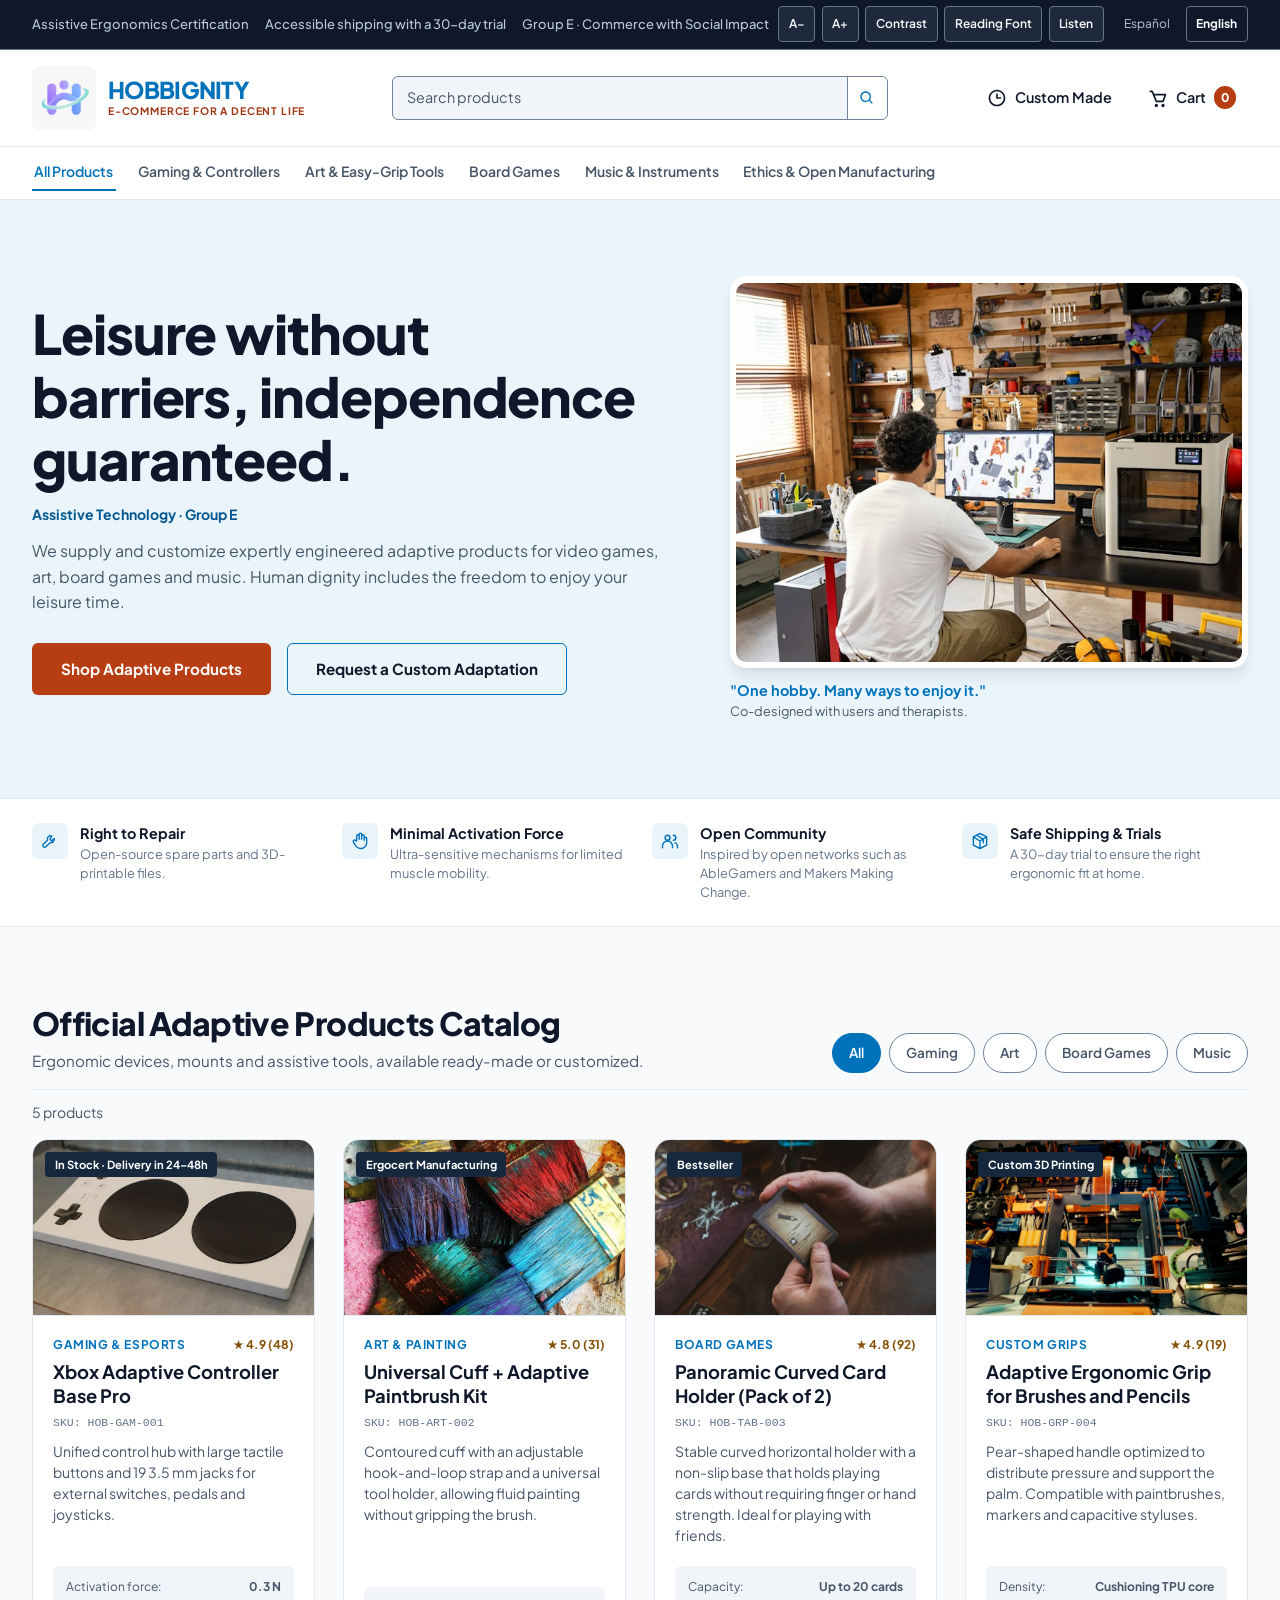
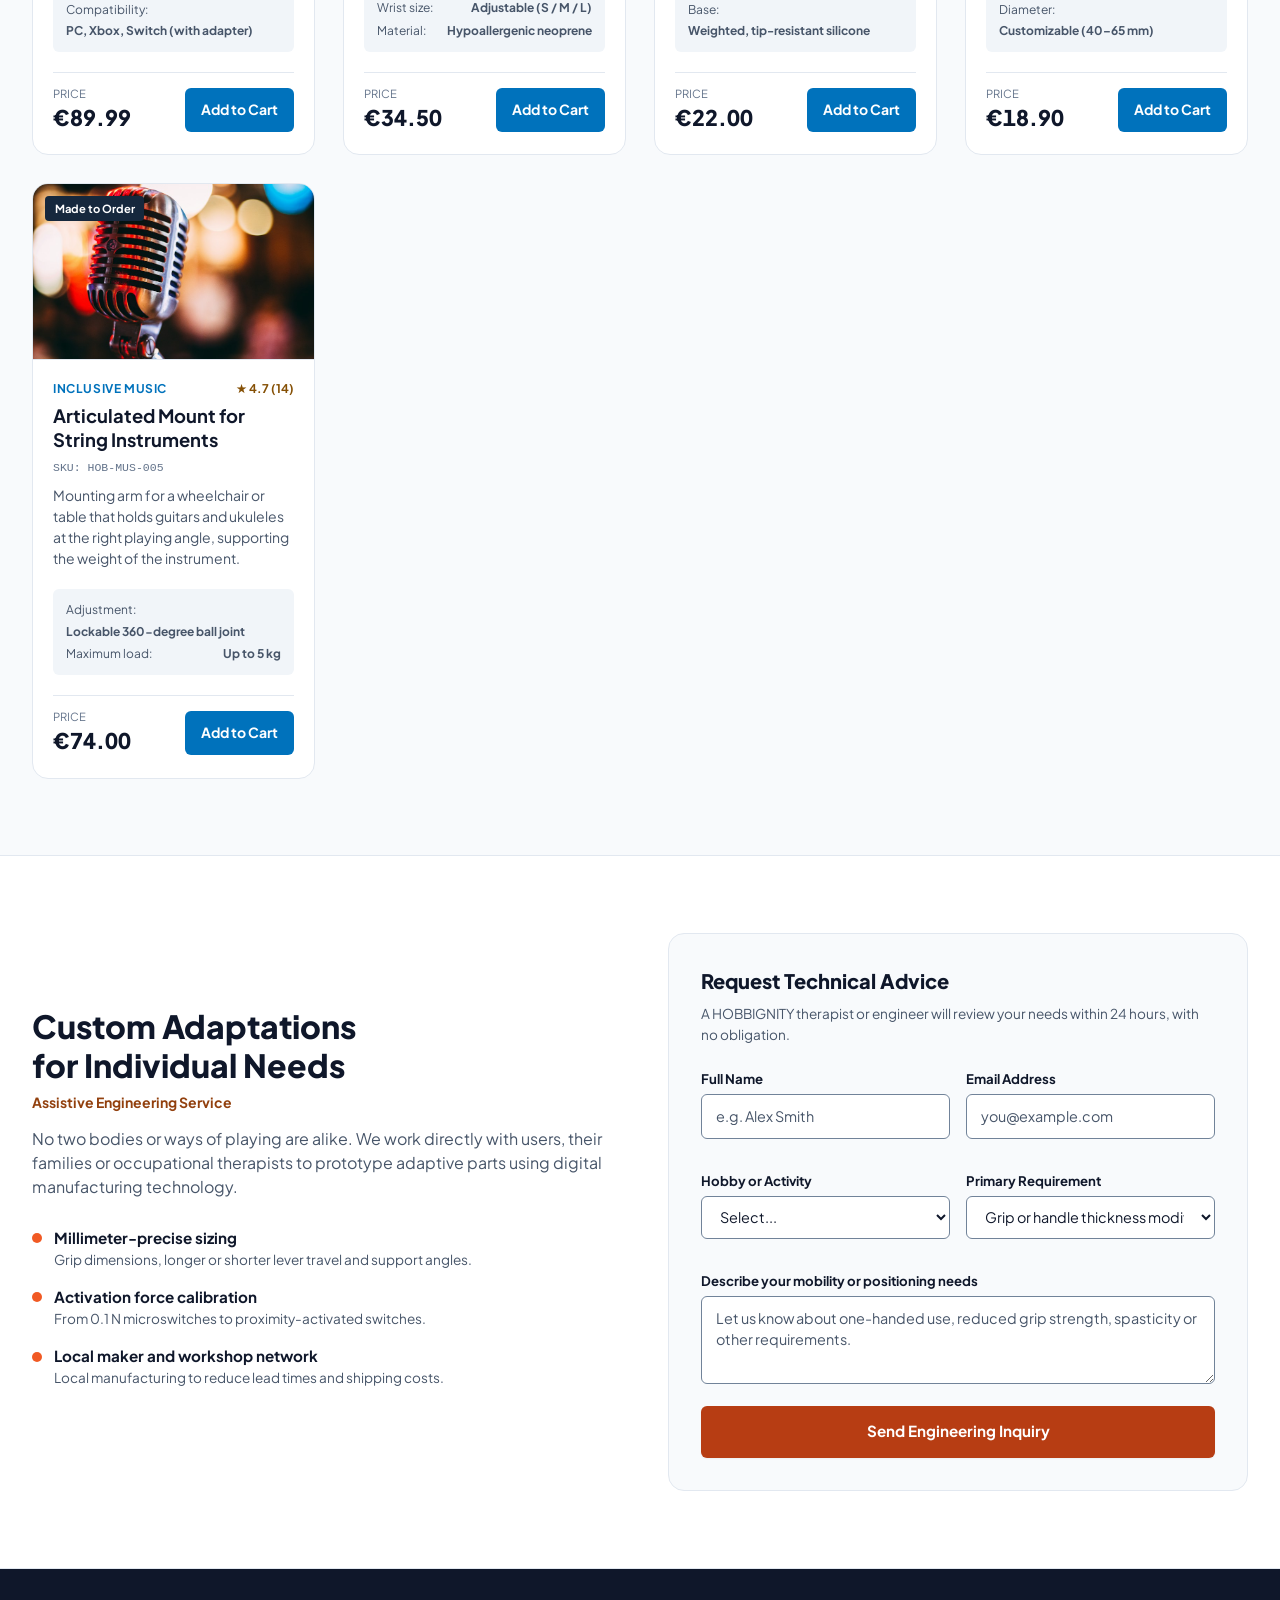
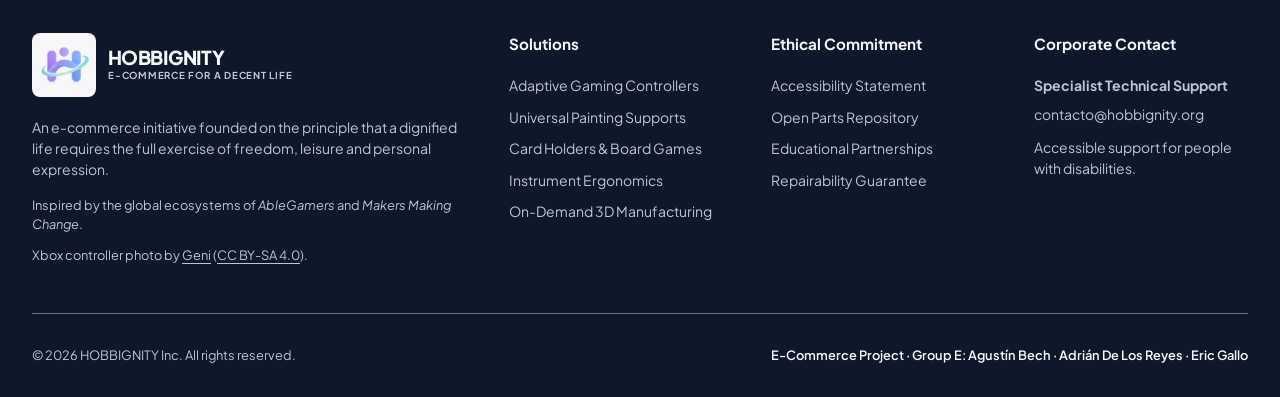
==== en/index.html @ 3651f858 "language" ====
<!DOCTYPE html>
<html lang="en">
<head>
  <meta charset="UTF-8" />
  <meta name="viewport" content="width=device-width, initial-scale=1.0" />
  
  <title>HOBBIGNITY | Adaptive Leisure and Independence Store</title>
  <meta name="description" content="Adaptive products for gaming, art, board games and music. Discover Hobbignity and custom solutions that help you enjoy your hobbies independently." />
  <link rel="canonical" href="https://adrian120401.github.io/Hobbignity/en/" />
  <link rel="alternate" hreflang="es" href="https://adrian120401.github.io/Hobbignity/es/" />
  <link rel="alternate" hreflang="en" href="https://adrian120401.github.io/Hobbignity/en/" />
  <link rel="alternate" hreflang="x-default" href="https://adrian120401.github.io/Hobbignity/es/" />
  <link rel="icon" href="../assets/favicon.ico" sizes="16x16 32x32 48x48" />
  <link rel="icon" type="image/png" sizes="96x96" href="../assets/favicon-96.png" />
  <link rel="apple-touch-icon" sizes="180x180" href="../assets/apple-touch-icon.png" />

  <meta property="og:type" content="website" />
  <meta property="og:locale" content="en_US" />
  <meta property="og:locale:alternate" content="es_UY" />
  <meta property="og:site_name" content="Hobbignity" />
  <meta property="og:title" content="Hobbignity | Adaptive leisure and independence" />
  <meta property="og:description" content="Adaptive products for gaming, art, board games and music. Custom solutions that help you enjoy your hobbies independently." />
  <meta property="og:url" content="https://adrian120401.github.io/Hobbignity/en/" />
  <meta property="og:image" content="https://adrian120401.github.io/Hobbignity/assets/logo.png" />
  <meta property="og:image:type" content="image/png" />
  <meta property="og:image:width" content="512" />
  <meta property="og:image:height" content="512" />
  <meta property="og:image:alt" content="Hobbignity logo" />
  <meta name="twitter:card" content="summary" />
  <meta name="twitter:title" content="Hobbignity | Adaptive leisure and independence" />
  <meta name="twitter:description" content="Adaptive products for gaming, art, board games and music. Custom solutions that help you enjoy your hobbies independently." />
  <meta name="twitter:image" content="https://adrian120401.github.io/Hobbignity/assets/logo.png" />
  <meta name="twitter:image:alt" content="Hobbignity logo" />

  <script type="application/ld+json">
    {
      "@context": "https://schema.org",
      "@type": "OnlineStore",
      "@id": "https://adrian120401.github.io/Hobbignity/#organization",
      "name": "Hobbignity",
      "url": "https://adrian120401.github.io/Hobbignity/en/",
      "logo": {
        "@type": "ImageObject",
        "url": "https://adrian120401.github.io/Hobbignity/assets/logo.png",
        "width": 512,
        "height": 512
      }
    }
  </script>

  <!-- Tipografía Corporativa Formal -->
  <link rel="preconnect" href="https://fonts.googleapis.com">
  <link rel="preconnect" href="https://fonts.gstatic.com" crossorigin>
  <link href="https://fonts.googleapis.com/css2?family=Plus+Jakarta+Sans:wght@400;500;600;700;800&display=swap" rel="stylesheet">

  <link rel="stylesheet" href="../styles.css">
  <script src="../app.js" defer></script>
</head>
<body>

  <!-- Salto rápido para accesibilidad por teclado -->
  <a href="#main-catalog" class="skip-link">Skip to the product catalog</a>

  <!-- ==========================================================================
       TOPBAR UTILITY & A11Y TOOLBAR
       ========================================================================== */ -->
  <div class="top-utility-bar">
    <div class="container">
      <div class="utility-trust">
        <span>Assistive Ergonomics Certification</span>
        <span>Accessible shipping with a 30-day trial</span>
        <span>Group E · Commerce with Social Impact</span>
      </div>

      <div class="a11y-controls" role="region" aria-label="Accessibility settings">
        <button type="button" class="a11y-btn" id="a11y-decrease" aria-label="Decrease text size">A−</button>
        <button type="button" class="a11y-btn" id="a11y-increase" aria-label="Increase text size">A+</button>
        <button type="button" class="a11y-btn" id="a11y-contrast" aria-pressed="false" aria-label="High contrast mode">Contrast</button>
        <button type="button" class="a11y-btn" id="a11y-dyslexia" aria-pressed="false" aria-label="Dyslexia-friendly reading mode">Reading Font</button>
        <button type="button" class="a11y-btn" id="a11y-speech" aria-pressed="false">Listen</button>
      </div>
      <nav class="language-switcher" aria-label="Language">
        <a href="../es/" lang="es" hreflang="es" data-language="es" >Español</a>
        <a href="../en/" lang="en" hreflang="en" data-language="en" aria-current="page">English</a>
      </nav>
    </div>
  </div>

  <!-- ==========================================================================
       CABECERA CORPORATIVA DE E-COMMERCE
       ========================================================================== -->
  <header class="site-header">
    <div class="header-main">
      <div class="container">
        <!-- Logo Corporativo -->
        <a href="#" class="brand-logo" aria-label="Hobbignity Store - Home">
          <img class="brand-logo-mark" src="../assets/logo.svg" alt="" width="64" height="64" decoding="async" />
          <div class="brand-logo-text">
            <span class="name">HOBBIGNITY</span>
            <span class="tag">E-Commerce for a decent life</span>
          </div>
        </a>

        <!-- Barra de Búsqueda Comercial -->
        <form class="header-search" id="catalogSearch" role="search" action="#main-catalog">
          <input type="search" id="searchInput" placeholder="Search products" aria-label="Search the store">
          <button type="submit" class="search-submit" aria-label="View results">
            <svg viewBox="0 0 24 24" aria-hidden="true"><path d="M10 18a7.952 7.952 0 0 0 4.897-1.688l4.396 4.396 1.414-1.414-4.396-4.396A7.952 7.952 0 0 0 18 10c0-4.411-3.589-8-8-8s-8 3.589-8 8 3.589 8 8 8zm0-14c3.309 0 6 2.691 6 6s-2.691 6-6 6-6-2.691-6-6 2.691-6 6-6z"/></svg>
          </button>
        </form>

        <!-- Acciones: Mi Cuenta y Carrito Ficticio -->
        <div class="header-actions">
          <a href="#personalizacion" class="action-btn" aria-label="Request a custom adaptation">
            <svg viewBox="0 0 24 24"><path d="M12 2C6.486 2 2 6.486 2 12s4.486 10 10 10 10-4.486 10-10S17.514 2 12 2zm0 18c-4.411 0-8-3.589-8-8s3.589-8 8-8 8 3.589 8 8-3.589 8-8 8zm1-13h-2v6h6v-2h-4z"/></svg>
            <span>Custom Made</span>
          </a>

          <!-- Botón de Apertura de Carrito -->
          <button type="button" class="action-btn" id="openCartBtn" aria-label="View shopping cart" aria-haspopup="dialog">
            <svg viewBox="0 0 24 24"><path d="M21.822 7.431A1 1 0 0 0 21 7H7.333L6.179 4.23A1.994 1.994 0 0 0 4.333 3H2v2h2.333l4.744 11.385A1 1 0 0 0 10 17h8c.417 0 .79-.259.937-.648l3-8a1 1 0 0 0-.115-.921zM17.307 15h-6.64l-2.5-6h11.39l-2.25 6zM10 19a2 2 0 1 0 0 4 2 2 0 0 0 0-4zm8 0a2 2 0 1 0 0 4 2 2 0 0 0 0-4z"/></svg>
            <span>Cart</span>
            <span class="cart-counter" id="cartCountBadge" aria-live="polite">0</span>
          </button>
        </div>
      </div>
    </div>

    <!-- Navegación por Categorías -->
    <nav class="header-nav" aria-label="Product categories">
      <div class="container">
        <ul>
          <li><a href="#main-catalog" class="active" data-filter="all" aria-current="true">All Products</a></li>
          <li><a href="#main-catalog" data-filter="gaming">Gaming &amp; Controllers</a></li>
          <li><a href="#main-catalog" data-filter="arte">Art &amp; Easy-Grip Tools</a></li>
          <li><a href="#main-catalog" data-filter="mesa">Board Games</a></li>
          <li><a href="#main-catalog" data-filter="musica">Music &amp; Instruments</a></li>
          <li><a href="#filosofia">Ethics &amp; Open Manufacturing</a></li>
        </ul>
      </div>
    </nav>
  </header>

  <main id="main-content">

    <!-- ==========================================================================
         HERO BANNER CORPORATIVO
         ========================================================================== -->
    <section class="hero-banner" aria-labelledby="hero-title">
      <div class="container hero-grid">
        <div class="hero-info">
          <h1 id="hero-title" class="hero-title">Leisure without barriers, independence guaranteed.</h1>
          <p class="hero-credit">Assistive Technology · Group E</p>
          <p class="hero-desc">
            We supply and customize expertly engineered adaptive products for video games, art, board games and music. Human dignity includes the freedom to enjoy your leisure time.
          </p>
          <div class="hero-actions">
            <a href="#main-catalog" class="btn btn-primary">Shop Adaptive Products</a>
            <a href="#personalizacion" class="btn btn-outline">Request a Custom Adaptation</a>
          </div>
        </div>

        <!-- Fotografía Real: Fabricación y Adaptación Ergonométrica -->
        <div class="hero-media">
          <div class="hero-image-card">
            <img src="../assets/images/taller-asistivo.jpg"
                 alt="Engineer in a maker workshop using CAD software and a 3D printer to create assistive devices and ergonomic grips" />
          </div>
          <div class="hero-caption">
            <strong>&quot;One hobby. Many ways to enjoy it.&quot;</strong>
            <span>Co-designed with users and therapists.</span>
          </div>
        </div>
      </div>
    </section>

    <!-- Franja de Valores de Confianza Comercial -->
    <section class="trust-strip" aria-label="Shopping benefits">
      <div class="container trust-grid">
        <div class="trust-item">
          <div class="trust-icon" aria-hidden="true"><svg viewBox="0 0 24 24"><path d="M14 6a4 4 0 0 0-5 5l-5 5a2 2 0 1 0 3 3l5-5a4 4 0 0 0 5-5l-3 3-2-2 2-4Z"/></svg></div>
          <div>
            <h4>Right to Repair</h4>
            <p>Open-source spare parts and 3D-printable files.</p>
          </div>
        </div>
        <div class="trust-item">
          <div class="trust-icon" aria-hidden="true"><svg viewBox="0 0 24 24"><path d="M8 12V6a1.5 1.5 0 0 1 3 0v4-6a1.5 1.5 0 0 1 3 0v6-4a1.5 1.5 0 0 1 3 0v5-2a1.5 1.5 0 0 1 3 0v5a7 7 0 0 1-7 7h-1a6 6 0 0 1-5-3l-3-5a1.5 1.5 0 0 1 2-2l2 1Z"/></svg></div>
          <div>
            <h4>Minimal Activation Force</h4>
            <p>Ultra-sensitive mechanisms for limited muscle mobility.</p>
          </div>
        </div>
        <div class="trust-item">
          <div class="trust-icon" aria-hidden="true"><svg viewBox="0 0 24 24"><circle cx="9" cy="8" r="3"/><path d="M3 20v-2a6 6 0 0 1 12 0v2m1-15a3 3 0 0 1 0 6m2 3a5 5 0 0 1 3 4v2"/></svg></div>
          <div>
            <h4>Open Community</h4>
            <p>Inspired by open networks such as AbleGamers and Makers Making Change.</p>
          </div>
        </div>
        <div class="trust-item">
          <div class="trust-icon" aria-hidden="true"><svg viewBox="0 0 24 24"><path d="m12 3 8 4v10l-8 4-8-4V7l8-4Zm0 9 8-5m-8 5L4 7m8 5v9m-4-16 8 5v4"/></svg></div>
          <div>
            <h4>Safe Shipping &amp; Trials</h4>
            <p>A 30-day trial to ensure the right ergonomic fit at home.</p>
          </div>
        </div>
      </div>
    </section>

    <!-- ==========================================================================
         CATÁLOGO COMERCIAL (Slide 4, 5 y 8)
         ========================================================================== -->
    <section class="catalog-section" id="main-catalog" tabindex="-1" aria-labelledby="catalog-title">
      <div class="container">
        <div class="section-header">
          <div>
            <h2 id="catalog-title">Official Adaptive Products Catalog</h2>
            <p>Ergonomic devices, mounts and assistive tools, available ready-made or customized.</p>
          </div>

          <!-- Filtros de Categoría -->
          <div class="catalog-filters" role="group" aria-label="Filter by hobby">
            <button type="button" class="filter-chip active" data-category="all" aria-pressed="true">All</button>
            <button type="button" class="filter-chip" data-category="gaming" aria-pressed="false">Gaming</button>
            <button type="button" class="filter-chip" data-category="arte" aria-pressed="false">Art</button>
            <button type="button" class="filter-chip" data-category="mesa" aria-pressed="false">Board Games</button>
            <button type="button" class="filter-chip" data-category="musica" aria-pressed="false">Music</button>
          </div>
        </div>

        <p class="catalog-status" id="catalogStatus" role="status">5 products</p>
        <div class="products-grid" id="productsGrid">

          <!-- PRODUCTO 1: GAMING (Xbox Adaptive Controller - Slide 4) -->
          <article class="product-card" data-category="gaming">
            <span class="product-badge-stock">In Stock · Delivery in 24–48h</span>
            <div class="product-media">
              <img src="../assets/images/xbox-adaptive-controller.jpg"
                   alt="Xbox Adaptive Controller with large activation buttons and multiple 3.5 mm ports for assistive devices" />
            </div>
            <div class="product-body">
              <div class="product-meta">
                <span class="product-category">Gaming & eSports</span>
                <span class="product-rating">★ 4.9 (48)</span>
              </div>
              <h3 class="product-title">Xbox Adaptive Controller Base Pro</h3>
              <span class="product-sku">SKU: HOB-GAM-001</span>
              <p class="product-desc">Unified control hub with large tactile buttons and 19 3.5 mm jacks for external switches, pedals and joysticks.</p>
              <ul class="product-specs-list">
                <li><span>Activation force:</span> <strong>0.3 N</strong></li>
                <li><span>Compatibility:</span> <strong>PC, Xbox, Switch (with adapter)</strong></li>
              </ul>
              <div class="product-price-row">
                <div class="price-wrap">
                  <span class="price-label">Price</span>
                  <span class="product-price">€89.99</span>
                </div>
                <button type="button" class="btn-add-cart" data-sku="HOB-GAM-001" data-price="89.99">
                  Add to Cart
                </button>
              </div>
            </div>
          </article>

          <!-- PRODUCTO 2: ARTE (Adaptive Hand Strap & Brush - Slide 4) -->
          <article class="product-card" data-category="arte">
            <span class="product-badge-stock">Ergocert Manufacturing</span>
            <div class="product-media">
              <img src="../assets/images/kit-pintura.jpg"
                   alt="Professional paintbrush set with padded ergonomic handles in an art studio" />
            </div>
            <div class="product-body">
              <div class="product-meta">
                <span class="product-category">Art &amp; Painting</span>
                <span class="product-rating">★ 5.0 (31)</span>
              </div>
              <h3 class="product-title">Universal Cuff + Adaptive Paintbrush Kit</h3>
              <span class="product-sku">SKU: HOB-ART-002</span>
              <p class="product-desc">Contoured cuff with an adjustable hook-and-loop strap and a universal tool holder, allowing fluid painting without gripping the brush.</p>
              <ul class="product-specs-list">
                <li><span>Wrist size:</span> <strong>Adjustable (S / M / L)</strong></li>
                <li><span>Material:</span> <strong>Hypoallergenic neoprene</strong></li>
              </ul>
              <div class="product-price-row">
                <div class="price-wrap">
                  <span class="price-label">Price</span>
                  <span class="product-price">€34.50</span>
                </div>
                <button type="button" class="btn-add-cart" data-sku="HOB-ART-002" data-price="34.50">
                  Add to Cart
                </button>
              </div>
            </div>
          </article>

          <!-- PRODUCTO 3: JUEGOS DE MESA (Sujetacartas Curvo - Slide 4 y 9) -->
          <article class="product-card" data-category="mesa">
            <span class="product-badge-stock">Bestseller</span>
            <div class="product-media">
              <img src="../assets/images/juegos-de-mesa.jpg"
                   alt="Table with playing cards and a board game during a community game session" />
            </div>
            <div class="product-body">
              <div class="product-meta">
                <span class="product-category">Board Games</span>
                <span class="product-rating">★ 4.8 (92)</span>
              </div>
              <h3 class="product-title">Panoramic Curved Card Holder (Pack of 2)</h3>
              <span class="product-sku">SKU: HOB-TAB-003</span>
              <p class="product-desc">Stable curved horizontal holder with a non-slip base that holds playing cards without requiring finger or hand strength. Ideal for playing with friends.</p>
              <ul class="product-specs-list">
                <li><span>Capacity:</span> <strong>Up to 20 cards</strong></li>
                <li><span>Base:</span> <strong>Weighted, tip-resistant silicone</strong></li>
              </ul>
              <div class="product-price-row">
                <div class="price-wrap">
                  <span class="price-label">Price</span>
                  <span class="product-price">€22.00</span>
                </div>
                <button type="button" class="btn-add-cart" data-sku="HOB-TAB-003" data-price="22.00">
                  Add to Cart
                </button>
              </div>
            </div>
          </article>

          <!-- PRODUCTO 4: PERSONALIZACIÓN (Personalised Grip Bulb - Slide 5) -->
          <article class="product-card" data-category="arte">
            <span class="product-badge-stock">Custom 3D Printing</span>
            <div class="product-media">
              <img src="../assets/images/agarre-ergonomico.jpg"
                   alt="High-precision 3D printer producing ergonomic prototypes and adaptive tool handles" />
            </div>
            <div class="product-body">
              <div class="product-meta">
                <span class="product-category">Custom Grips</span>
                <span class="product-rating">★ 4.9 (19)</span>
              </div>
              <h3 class="product-title">Adaptive Ergonomic Grip for Brushes and Pencils</h3>
              <span class="product-sku">SKU: HOB-GRP-004</span>
              <p class="product-desc">Pear-shaped handle optimized to distribute pressure and support the palm. Compatible with paintbrushes, markers and capacitive styluses.</p>
              <ul class="product-specs-list">
                <li><span>Density:</span> <strong>Cushioning TPU core</strong></li>
                <li><span>Diameter:</span> <strong>Customizable (40–65 mm)</strong></li>
              </ul>
              <div class="product-price-row">
                <div class="price-wrap">
                  <span class="price-label">Price</span>
                  <span class="product-price">€18.90</span>
                </div>
                <button type="button" class="btn-add-cart" data-sku="HOB-GRP-004" data-price="18.90">
                  Add to Cart
                </button>
              </div>
            </div>
          </article>

          <!-- PRODUCTO 5: MÚSICA (Instrument Stands - Slide 4 y 10) -->
          <article class="product-card" data-category="musica">
            <span class="product-badge-stock">Made to Order</span>
            <div class="product-media">
              <img src="../assets/images/instrumentos.jpg"
                   alt="Musical instruments and a guitar with articulated stands in a professional music studio" />
            </div>
            <div class="product-body">
              <div class="product-meta">
                <span class="product-category">Inclusive Music</span>
                <span class="product-rating">★ 4.7 (14)</span>
              </div>
              <h3 class="product-title">Articulated Mount for String Instruments</h3>
              <span class="product-sku">SKU: HOB-MUS-005</span>
              <p class="product-desc">Mounting arm for a wheelchair or table that holds guitars and ukuleles at the right playing angle, supporting the weight of the instrument.</p>
              <ul class="product-specs-list">
                <li><span>Adjustment:</span> <strong>Lockable 360-degree ball joint</strong></li>
                <li><span>Maximum load:</span> <strong>Up to 5 kg</strong></li>
              </ul>
              <div class="product-price-row">
                <div class="price-wrap">
                  <span class="price-label">Price</span>
                  <span class="product-price">€74.00</span>
                </div>
                <button type="button" class="btn-add-cart" data-sku="HOB-MUS-005" data-price="74.00">
                  Add to Cart
                </button>
              </div>
            </div>
          </article>

        </div>
      </div>
    </section>

    <!-- ==========================================================================
         SECCIÓN DE PERSONALIZACIÓN CORPORATIVA (Slide 5, 6 y 10)
         ========================================================================== -->
    <section class="custom-service-section" id="personalizacion" aria-labelledby="custom-title">
      <div class="container custom-grid">
        <div class="custom-content">
          <h2 id="custom-title">Custom Adaptations for Individual Needs</h2>
          <p class="service-label">Assistive Engineering Service</p>
          <p class="service-desc">
            No two bodies or ways of playing are alike. We work directly with users, their families or occupational therapists to prototype adaptive parts using digital manufacturing technology.
          </p>

          <div class="custom-features">
            <div class="feature-item">
              <div class="feature-dot"></div>
              <div>
                <h4>Millimeter-precise sizing</h4>
                <p>Grip dimensions, longer or shorter lever travel and support angles.</p>
              </div>
            </div>
            <div class="feature-item">
              <div class="feature-dot"></div>
              <div>
                <h4>Activation force calibration</h4>
                <p>From 0.1 N microswitches to proximity-activated switches.</p>
              </div>
            </div>
            <div class="feature-item">
              <div class="feature-dot"></div>
              <div>
                <h4>Local maker and workshop network</h4>
                <p>Local manufacturing to reduce lead times and shipping costs.</p>
              </div>
            </div>
          </div>
        </div>

        <!-- Formulario Formal de Cotización -->
        <div class="custom-form-card">
          <h3>Request Technical Advice</h3>
          <p>A HOBBIGNITY therapist or engineer will review your needs within 24 hours, with no obligation.</p>

          <form id="quoteForm">
            <div class="form-row">
              <div class="form-field">
                <label for="q_name">Full Name</label>
                <input type="text" id="q_name" required placeholder="e.g. Alex Smith" />
              </div>
              <div class="form-field">
                <label for="q_email">Email Address</label>
                <input type="email" id="q_email" required placeholder="you@example.com" />
              </div>
            </div>

            <div class="form-row">
              <div class="form-field">
                <label for="q_hobby">Hobby or Activity</label>
                <select id="q_hobby" required>
                  <option value="">Select...</option>
                  <option value="gaming">Gaming / Competitive video games</option>
                  <option value="arte">Painting / Illustration / Sculpture</option>
                  <option value="mesa">Board games / Trading cards</option>
                  <option value="musica">Music / Percussion / Strings</option>
                  <option value="deporte">Adaptive sports / Ramps</option>
                </select>
              </div>
              <div class="form-field">
                <label for="q_type">Primary Requirement</label>
                <select id="q_type">
                  <option value="grip">Grip or handle thickness modification</option>
                  <option value="force">Reduced activation force</option>
                  <option value="mount">Mount or articulated arm</option>
                  <option value="other">Design from scratch</option>
                </select>
              </div>
            </div>

            <div class="form-field">
              <label for="q_notes">Describe your mobility or positioning needs</label>
              <textarea id="q_notes" rows="3" placeholder="Let us know about one-handed use, reduced grip strength, spasticity or other requirements."></textarea>
            </div>

            <button type="submit" class="btn btn-primary btn-block">Send Engineering Inquiry</button>
          </form>
        </div>
      </div>
    </section>

  </main>

  <!-- ==========================================================================
       DRAWER LATERAL DEL CARRITO FICTICIO
       ========================================================================== -->
  <div class="cart-drawer-overlay" id="cartOverlay"></div>

  <aside class="cart-drawer" id="cartDrawer" inert role="dialog" aria-modal="true" aria-labelledby="cartDrawerTitle">
    <div class="cart-header">
      <h3 id="cartDrawerTitle">
        <span>Your Shopping Cart</span>
        <span class="cart-count" id="cartItemCountText">(0 products)</span>
      </h3>
      <button type="button" class="cart-close-btn" aria-label="Close cart">&times;</button>
    </div>

    <!-- Lista reactiva de productos en el carrito -->
    <div class="cart-body" id="cartItemsList">
      <div class="cart-empty">
        <p><strong>Your cart is currently empty</strong></p>
        <p class="cart-empty-hint">Explore our catalog to add adaptive devices.</p>
      </div>
    </div>
    <template id="cartItemTemplate">
      <div class="cart-item">
        <img class="cart-item-img" alt="">
        <div class="cart-item-info">
          <h4 class="cart-item-title"></h4>
          <div class="cart-item-price"></div>
          <div class="cart-item-qty">
            <button type="button" class="cart-qty-btn" data-cart-action="decrease" aria-label="Decrease quantity by one">−</button>
            <span class="cart-qty-val"></span>
            <button type="button" class="cart-qty-btn" data-cart-action="increase" aria-label="Increase quantity by one">+</button>
          </div>
          <button type="button" class="cart-item-del" data-cart-action="remove">Remove</button>
        </div>
        <div class="cart-item-total"></div>
      </div>
    </template>

    <!-- Resumen y Checkout Ficticio -->
    <div class="cart-footer" id="cartFooter" hidden>
      <div class="cart-summary-line">
        <span>Subtotal:</span>
        <span id="cartSubtotal">€0.00</span>
      </div>
      <div class="cart-summary-line">
        <span>Accessible shipping:</span>
        <span class="shipping-free">FREE</span>
      </div>
      <div class="cart-total-line">
        <span>Total:</span>
        <span id="cartTotal">€0.00</span>
      </div>

      <button type="button" class="btn-checkout">
        <span>Secure Checkout</span>
        <span>→</span>
      </button>
    </div>
  </aside>

  <!-- MODAL DE CHECKOUT FICTICIO -->
  <div class="modal-backdrop" id="checkoutModal" hidden role="dialog" aria-modal="true" aria-labelledby="modalTitle">
    <div class="checkout-modal">
      <h3 id="modalTitle">Demo Order Successful!</h3>
      <p class="checkout-desc">
        Thank you for supporting inclusion and independence through <strong>HOBBIGNITY</strong>. This is an accessible e-commerce demonstration.
      </p>

      <div class="checkout-summary">
        <p><strong>Order reference:</strong> <span id="checkoutOrderRef">#HBN-78942</span></p>
        <p><strong>Order total:</strong> <span id="checkoutTotalAmount">€0.00</span></p>
        <p><strong>Estimated delivery:</strong> 24 to 48 business hours</p>
      </div>

      <button type="button" class="btn btn-primary btn-block">Close and Empty Cart</button>
    </div>
  </div>

  <!-- AVISO TOAST ACCESIBLE -->
  <div class="toast-notice" id="toastNotice" role="status" aria-live="polite">
    <span id="toastMessage">Product added to cart</span>
  </div>

  <!-- ==========================================================================
       FOOTER CORPORATIVO (Slide 12)
       ========================================================================== -->
  <footer class="site-footer" id="filosofia">
    <div class="container">
      <div class="footer-grid">
        <div class="footer-col">
          <a href="#" class="brand-logo footer-brand" aria-label="Hobbignity - Back to home">
            <img class="brand-logo-mark" src="../assets/logo.svg" alt="" width="64" height="64" loading="lazy" decoding="async" />
            <span class="brand-logo-text">
              <span class="name">HOBBIGNITY</span>
              <span class="tag">E-Commerce for a decent life</span>
            </span>
          </a>
          <p class="footer-intro">
            An e-commerce initiative founded on the principle that a dignified life requires the full exercise of freedom, leisure and personal expression.
          </p>
          <p class="footer-inspiration">
            Inspired by the global ecosystems of <em>AbleGamers</em> and <em>Makers Making Change</em>.
          </p>
          <p class="footer-photo-credit">
            Xbox controller photo by <a href="https://commons.wikimedia.org/wiki/File:Xbox_Adaptive_Controller_V%26A.JPG">Geni</a>
            (<a href="https://creativecommons.org/licenses/by-sa/4.0/">CC BY-SA 4.0</a>).
          </p>
        </div>

        <div class="footer-col">
          <h4>Solutions</h4>
          <ul>
            <li><a href="#main-catalog">Adaptive Gaming Controllers</a></li>
            <li><a href="#main-catalog">Universal Painting Supports</a></li>
            <li><a href="#main-catalog">Card Holders &amp; Board Games</a></li>
            <li><a href="#main-catalog">Instrument Ergonomics</a></li>
            <li><a href="#personalizacion">On-Demand 3D Manufacturing</a></li>
          </ul>
        </div>

        <div class="footer-col">
          <h4>Ethical Commitment</h4>
          <ul>
            <li><a href="#">Accessibility Statement</a></li>
            <li><a href="#">Open Parts Repository</a></li>
            <li><a href="#">Educational Partnerships</a></li>
            <li><a href="#">Repairability Guarantee</a></li>
          </ul>
        </div>

        <div class="footer-col">
          <h4>Corporate Contact</h4>
          <p class="footer-contact-title"><strong>Specialist Technical Support</strong></p>
          <p>contacto@hobbignity.org</p>
          <p class="footer-contact-note">Accessible support for people with disabilities.</p>
        </div>
      </div>

      <div class="footer-bottom">
        <div>
          © 2026 HOBBIGNITY Inc. All rights reserved.
        </div>
        <div class="credits-tag">
          E-Commerce Project · Group E: Agustín Bech · Adrián De Los Reyes · Eric Gallo
        </div>
      </div>
    </div>
  </footer>

</body>
</html>
---- styles.css ----
/* ==========================================================================
   VARIABLES Y PALETA DE MARCA CORPORATIVA (Basada en Slide 7)
   ========================================================================== */
:root {
  --brand-blue: #0072BC;
  --brand-blue-dark: #00568E;
  --brand-orange: #F15A24;
  --brand-green: #2E7D32;

  --bg-body: #F8FAFC;
  --bg-surface: #FFFFFF;
  --bg-subtle: #F1F5F9;
  --border-color: #E2E8F0;
  --border-dark: #CBD5E1;
  --control-border: #718399;

  --text-main: #0F172A;
  --text-muted: #475569;
  --text-light: #64748B;

  --shadow-sm: 0 1px 2px rgba(0, 0, 0, 0.05);
  --shadow-lg: 0 10px 15px -3px rgba(0, 0, 0, 0.1), 0 4px 6px -4px rgba(0, 0, 0, 0.05);
  --shadow-xl: 0 20px 25px -5px rgba(0, 0, 0, 0.1);

  --font-family: 'Plus Jakarta Sans', system-ui, -apple-system, sans-serif;
  --font-scale: 100%;
  --on-accent: #fff;
  --action-orange: #B73D13;
  --action-orange-hover: #96300D;
  --accent-orange-text: #A13613;
  --blue-tint: #EAF5FB;
  --blue-tint-text: #00568E;
  --service-label-text: #92400E;
  --rating-text: #855005;
  --success-text: #2E7D32;
  --success-hover: #246428;
  --danger-text: #B91C1C;
  --inverse-bg: #0F172A;
  --inverse-surface: #1E293B;
  --inverse-hover: #334155;
  --inverse-border: #64748B;
  --inverse-text: #F8FAFC;
  --inverse-muted: #B9C7D9;
  --stock-bg: #16283D;
  --stock-text: #fff;
  --page-gutter: clamp(1rem, 3.5vw, 2rem);
  --section-space: clamp(2.5rem, 6vw, 5rem);
  --dialog-scrim: rgb(15 23 42 / 68%);
  --radius-sm: 6px;
  --radius-md: 10px;
  --radius-lg: 16px;
  --focus-ring: 3px solid #B73D13;
}

/* MODO ALTO CONTRASTE FORMAL */
:root.high-contrast {
  color-scheme: dark;
  --bg-body: #000000;
  --bg-surface: #0A0A0A;
  --bg-subtle: #171717;
  --border-color: #FFFFFF;
  --border-dark: #FFFFFF;
  --control-border: #FFFFFF;
  --text-main: #FFFFFF;
  --text-muted: #E2E8F0;
  --text-light: #CBD5E1;
  --brand-blue: #60A5FA;
  --brand-orange: #FB923C;
  --brand-blue-dark: #93C5FD;
  --brand-green: #A7F3AE;
  --on-accent: #080808;
  --action-orange: #FDBA74;
  --action-orange-hover: #FED7AA;
  --accent-orange-text: #FDBA74;
  --blue-tint: #171717;
  --blue-tint-text: #BFDBFE;
  --service-label-text: #FDE68A;
  --rating-text: #FDE68A;
  --success-text: #A7F3AE;
  --success-hover: #BBF7D0;
  --danger-text: #FDA4AF;
  --inverse-bg: #000;
  --inverse-surface: #171717;
  --inverse-hover: #303030;
  --inverse-border: #fff;
  --inverse-text: #fff;
  --inverse-muted: #E2E8F0;
  --stock-bg: #000;
  --stock-text: #fff;
  --dialog-scrim: rgb(0 0 0 / 85%);
  --focus-ring: 4px solid #FFFF00;
}

/* MODO DISLEXIA */
body.dyslexia-mode {
  --font-family: "Comic Sans MS", "Arial Rounded MT Bold", sans-serif;
  letter-spacing: 0.06em;
  line-height: 1.8 !important;
}

* {
  box-sizing: border-box;
  margin: 0;
  padding: 0;
}

html {
  font-size: var(--font-scale);
}

[hidden] {
  display: none !important;
}

:where(button, input, select, textarea) {
  font: inherit;
  color: inherit;
}

::placeholder {
  color: var(--text-muted);
  opacity: 1;
}

::selection {
  background: var(--brand-blue);
  color: var(--on-accent);
}

body {
  font-family: var(--font-family);
  background-color: var(--bg-body);
  color: var(--text-main);
  line-height: 1.5;
  -webkit-font-smoothing: antialiased;
}

/* Enlace de escape para lectores y teclado */
.skip-link {
  position: absolute;
  top: 0;
  transform: translateY(-110%);
  left: 1rem;
  background: var(--brand-blue);
  color: var(--on-accent);
  padding: 0.75rem 1.25rem;
  font-weight: 700;
  border-radius: var(--radius-sm);
  z-index: 99999;
  text-decoration: none;

}
.skip-link:focus {
  top: 1rem;
  transform: none;
}

:focus-visible {
  outline: var(--focus-ring);
  outline-offset: 3px;
}

.container {
  max-width: 1280px;
  margin: 0 auto;
  padding-inline: var(--page-gutter);
}

/* ==========================================================================
   1. TOPBAR DE ACCESIBILIDAD Y CONFIANZA
   ========================================================================== */
.top-utility-bar {
  background-color: var(--inverse-bg);
  color: var(--inverse-muted);
  font-size: 0.8125rem;
  border-bottom: 1px solid var(--inverse-border);
  padding: 0.4rem 0;
}
.top-utility-bar .container {
  display: flex;
  justify-content: space-between;
  align-items: center;
  flex-wrap: wrap;
  gap: 0.5rem;
}
.utility-trust {
  display: flex;
  flex-wrap: wrap;
  align-items: center;
  gap: 0.25rem 1rem;
  font-weight: 500;
}
.utility-trust span {
  display: inline-flex;
  align-items: center;
  gap: 0.35rem;
}
.a11y-controls {
  display: flex;
  flex-wrap: wrap;
  align-items: center;
  gap: 0.4rem;
}
.language-switcher {
  display: flex;
  align-items: center;
  gap: 0.35rem;
}
.language-switcher a {
  display: inline-flex;
  align-items: center;
  min-height: max(36px, 2.25rem);
  padding: 0.25rem 0.6rem;
  border: 1px solid transparent;
  border-radius: 4px;
  color: var(--inverse-muted);
  text-decoration: none;
  font-size: 0.75rem;
}
.language-switcher a:hover {
  color: var(--inverse-text);
  text-decoration: underline;
  text-underline-offset: 0.2em;
}
.language-switcher a[aria-current="page"] {
  border-color: var(--inverse-border);
  color: var(--inverse-text);
  font-weight: 700;
}
.a11y-btn {
  background: var(--inverse-surface);
  color: var(--inverse-text);
  border: 1px solid var(--inverse-border);
  min-height: max(36px, 2.25rem);
  padding: 0.25rem 0.6rem;
  font-size: 0.75rem;
  font-weight: 600;
  border-radius: 4px;
  cursor: pointer;
  display: inline-flex;
  align-items: center;
  gap: 0.25rem;
}
.a11y-btn:hover {
  background: var(--inverse-hover);
}

.a11y-btn[aria-pressed="true"] {
  background: var(--brand-blue);
  border-color: var(--brand-blue);
  color: var(--on-accent);
}

.a11y-btn:disabled {
  background: var(--inverse-bg);
  color: var(--inverse-muted);
  border-style: dashed;
  cursor: default;
}

.top-utility-bar :focus-visible {
  outline-color: var(--inverse-text);
}

/* ==========================================================================
   2. CABECERA COMERCIAL (HEADER)
   ========================================================================== */
header.site-header {
  background-color: var(--bg-surface);
  border-bottom: 1px solid var(--border-color);

}
.header-main {
  padding: 1rem 0;
}
.header-main .container {
  display: flex;
  align-items: center;
  justify-content: space-between;
  gap: 1rem 2rem;
  flex-wrap: wrap;
}
.brand-logo {
  display: flex;
  align-items: center;
  gap: 0.75rem;
  text-decoration: none;
  color: var(--brand-blue);
  max-width: 100%;
}
.brand-logo-mark {
  width: 4rem;
  height: 4rem;
  flex: none;
  border-radius: 8px;
  display: block;
  object-fit: contain;
}
.brand-logo-text {
  display: flex;
  flex-direction: column;
  min-width: 0;
}
.brand-logo-text .name {
  font-size: 1.45rem;
  font-weight: 800;
  letter-spacing: -0.03em;
  line-height: 1.1;
  color: var(--brand-blue);
}
.brand-logo-text .tag {
  font-size: 0.65rem;
  text-transform: uppercase;
  letter-spacing: 0.08em;
  font-weight: 700;
  color: var(--accent-orange-text);
}

/* Buscador Formal */
.header-search {
  flex: 1;
  max-width: 31rem;
  min-width: min(12rem, 100%);
  position: relative;
}
.header-search input {
  width: 100%;
  min-height: max(44px, 2.75rem);
  padding: 0.65rem 2.85rem 0.65rem 0.85rem;
  border: 1px solid var(--control-border);
  border-radius: var(--radius-sm);
  background-color: var(--bg-subtle);
  font-size: 0.9rem;
  color: var(--text-main);
}
.search-submit {
  position: absolute;
  inset: 1px 1px 1px auto;
  width: max(40px, 2.5rem);
  border: 0;
  border-inline-start: 1px solid var(--control-border);
  border-radius: 0 var(--radius-sm) var(--radius-sm) 0;
  background: var(--bg-surface);
  color: var(--brand-blue);
  cursor: pointer;
  display: grid;
  place-items: center;
}
.search-submit:hover {
  background: var(--blue-tint);
}
.search-submit svg {
  width: 1rem;
  height: 1rem;
  fill: currentColor;
}

/* Acciones Header (Cuenta & Carrito) */
.header-actions {
  display: flex;
  flex-wrap: wrap;
  align-items: center;
  gap: 0.25rem 0.75rem;
}
.action-btn {
  background: transparent;
  border: none;
  color: var(--text-main);
  display: flex;
  align-items: center;
  gap: 0.5rem;
  font-weight: 600;
  font-size: 0.9rem;
  padding: 0.5rem 0.75rem;
  border-radius: var(--radius-sm);
  cursor: pointer;
  text-decoration: none;
  position: relative;
}
.action-btn:hover {
  background-color: var(--bg-subtle);
}
.action-btn svg {
  width: 20px;
  height: 20px;
  fill: currentColor;
}
.cart-counter {
  background-color: var(--action-orange);
  color: var(--on-accent);
  font-size: 0.75rem;
  font-weight: 800;
  border-radius: 999px;
  padding: 0.15rem 0.45rem;
  min-width: 18px;
  text-align: center;
}

/* Subnavegación de Categorías */
.header-nav {
  background-color: var(--bg-surface);
  border-top: 1px solid var(--border-color);
  font-size: 0.875rem;
}
.header-nav ul {
  display: flex;
  list-style: none;
  flex-wrap: wrap;
  gap: 0.25rem 1.25rem;
  padding-block: 0.45rem;
}
.header-nav a {
  text-decoration: none;
  color: var(--text-muted);
  font-weight: 600;
  display: inline-block;
  padding: 0.45rem 0.15rem;
  border-bottom: 2px solid transparent;
}
.header-nav a:hover {
  color: var(--brand-blue);
  text-decoration: underline;
  text-underline-offset: 0.2em;
}
.header-nav a.active {
  color: var(--brand-blue);
  border-bottom: 2px solid var(--brand-blue);
}

/* ==========================================================================
   3. HERO SECTION COMERCIAL (Slide 1, 2 y 3)
   ========================================================================== */
.hero-banner {
  background: var(--blue-tint);
  border-bottom: 1px solid var(--border-color);
  padding-block: var(--section-space);
}
.hero-grid {
  display: grid;
  grid-template-columns: minmax(0, 1.1fr) minmax(0, 0.9fr);
  align-items: center;
  gap: clamp(1.75rem, 5vw, 4rem);
}
.hero-credit,
.service-label {
  color: var(--blue-tint-text);
  font-size: 0.875rem;
  font-weight: 700;
  margin-bottom: 0.85rem;
}

.service-label {
  color: var(--service-label-text);
}
.hero-title {
  font-size: 3.4rem;
  max-width: 16ch;
  text-wrap: balance;
  font-weight: 800;
  line-height: 1.15;
  color: var(--text-main);
  margin-bottom: 0.85rem;
  letter-spacing: -0.02em;
}
.hero-desc {
  font-size: 1rem;
  max-width: 65ch;
  color: var(--text-muted);
  line-height: 1.6;
  margin-bottom: 1.75rem;
}
.hero-actions {
  display: flex;
  gap: 1rem;
  flex-wrap: wrap;
}
.btn {
  display: inline-flex;
  align-items: center;
  justify-content: center;
  gap: 0.5rem;
  padding: 0.85rem 1.75rem;
  border-radius: var(--radius-sm);
  font-weight: 700;
  font-size: 0.95rem;
  text-decoration: none;
  cursor: pointer;
  text-align: center;
  border: 1px solid transparent;
  transition: all 0.15s ease;
}
.btn-primary {
  background-color: var(--action-orange);
  color: var(--on-accent);
  box-shadow: var(--shadow-sm);
}
.btn-primary:hover {
  background-color: var(--action-orange-hover);
}
.btn-outline {
  background-color: transparent;
  border-color: var(--brand-blue);
  color: var(--text-main);
}
.btn-outline:hover {
  background-color: var(--bg-subtle);
}

/* Imagen Destacada Hero */
.hero-media {
  position: relative;
}
.hero-image-card {
  background: var(--bg-surface);
  border-radius: var(--radius-lg);
  padding: 0.4rem;
  box-shadow: var(--shadow-lg);
}
.hero-image-card img {
  width: 100%;
  height: auto;
  aspect-ratio: 4 / 3;
  background: var(--bg-subtle);
  object-fit: cover;
  border-radius: var(--radius-md);
  display: block;
}
.hero-caption {
  margin-top: 0.75rem;
  color: var(--text-muted);
  font-size: 0.8rem;
}
.hero-caption strong {
  color: var(--brand-blue);
  display: block;
  font-size: 0.9rem;
}

/* Franja de garantías comerciales */
.trust-strip {
  background: var(--bg-surface);
  border-bottom: 1px solid var(--border-color);
  padding: 1.5rem 0;
}
.trust-grid {
  display: grid;
  grid-template-columns: repeat(auto-fit, minmax(min(100%, 12rem), 1fr));
  gap: 1.5rem;
}
.trust-item {
  display: flex;
  align-items: flex-start;
  gap: 0.75rem;
}
.trust-icon {
  width: 36px;
  height: 36px;
  border-radius: var(--radius-sm);
  background: var(--blue-tint);
  color: var(--brand-blue);
  display: flex;
  align-items: center;
  justify-content: center;
  flex-shrink: 0;
  font-size: 1.1rem;
}
.trust-icon svg {
  width: 1.25rem;
  height: 1.25rem;
  fill: none;
  stroke: currentColor;
  stroke-width: 1.7;
  stroke-linecap: round;
  stroke-linejoin: round;
}
.trust-item h4 {
  font-size: 0.9rem;
  font-weight: 700;
  color: var(--text-main);
}
.trust-item p {
  font-size: 0.8rem;
  color: var(--text-light);
}

/* ==========================================================================
   4. CATÁLOGO COMERCIAL DE PRODUCTOS (Slide 4, 5, 8)
   ========================================================================== */
.catalog-section {
  padding-block: var(--section-space);
}
.section-header {
  display: flex;
  justify-content: space-between;
  align-items: flex-end;
  margin-bottom: 0.75rem;
  border-bottom: 1px solid var(--border-color);
  padding-bottom: 1rem;
  flex-wrap: wrap;
  gap: 1rem;
}
.section-header h2 {
  font-size: 2rem;
  line-height: 1.2;
  margin-bottom: 0.5rem;
  text-wrap: balance;
  font-weight: 800;
  letter-spacing: -0.02em;
}
.section-header p {
  color: var(--text-muted);
  font-size: 0.95rem;
}

/* Filtros comerciales */
.catalog-filters {
  display: flex;
  gap: 0.5rem;
  flex-wrap: wrap;
}
.filter-chip {
  background: var(--bg-surface);
  border: 1px solid var(--control-border);
  min-height: max(40px, 2.5rem);
  color: var(--text-muted);
  padding: 0.45rem 1rem;
  border-radius: 999px;
  font-size: 0.85rem;
  font-weight: 600;
  cursor: pointer;
}
.filter-chip:not(.active):hover {
  background: var(--blue-tint);
  border-color: var(--brand-blue);
  color: var(--blue-tint-text);
}
.filter-chip.active {
  background-color: var(--brand-blue);
  border-color: var(--brand-blue);
  color: var(--on-accent);
}

.catalog-status {
  color: var(--text-muted);
  font-size: 0.875rem;
  margin-bottom: 1rem;
}

/* Grid de tarjetas de producto comerciales */
.products-grid {
  display: grid;
  grid-template-columns: repeat(auto-fill, minmax(min(100%, 16.5rem), 1fr));
  gap: 1.75rem;
}
.product-card {
  background: var(--bg-surface);
  border: 1px solid var(--border-color);
  border-radius: var(--radius-lg);
  overflow: hidden;
  display: flex;
  flex-direction: column;
  transition: border-color 0.15s ease;
  position: relative;
}
.product-card:hover {
  border-color: var(--brand-blue);
}
.product-badge-stock {
  position: absolute;
  top: 12px;
  left: 12px;
  background: var(--stock-bg);
  color: var(--stock-text);
  max-width: calc(100% - 24px);
  font-size: 0.7rem;
  font-weight: 700;
  padding: 0.25rem 0.6rem;
  border-radius: 4px;
  z-index: 2;
}
.product-media {
  position: relative;
  background-color: var(--bg-subtle);
  aspect-ratio: 8 / 5;
  overflow: hidden;
  border-bottom: 1px solid var(--border-color);
}
.product-media img {
  width: 100%;
  height: 100%;
  object-fit: cover;
  display: block;
}

.product-body {
  padding: 1.25rem;
  display: flex;
  flex-direction: column;
  flex-grow: 1;
}
.product-meta {
  display: flex;
  flex-wrap: wrap;
  justify-content: space-between;
  gap: 0.25rem 0.75rem;
  align-items: center;
  margin-bottom: 0.4rem;
  font-size: 0.75rem;
}
.product-category {
  font-weight: 700;
  color: var(--brand-blue);
  text-transform: uppercase;
  letter-spacing: 0.05em;
}
.product-rating {
  color: var(--rating-text);
  font-weight: 700;
}
.product-title {
  font-size: 1.15rem;
  font-weight: 700;
  margin-bottom: 0.4rem;
  color: var(--text-main);
  line-height: 1.3;
}
.product-sku {
  font-size: 0.72rem;
  color: var(--text-light);
  margin-bottom: 0.6rem;
  font-family: monospace;
}
.product-desc {
  font-size: 0.875rem;
  color: var(--text-muted);
  margin-bottom: 1.25rem;
  flex-grow: 1;
}
.product-specs-list {
  background-color: var(--bg-subtle);
  border-radius: var(--radius-sm);
  padding: 0.6rem 0.8rem;
  margin-bottom: 1.25rem;
  font-size: 0.75rem;
  color: var(--text-muted);
  list-style: none;
}
.product-specs-list li {
  display: flex;
  justify-content: space-between;
  flex-wrap: wrap;
  gap: 0.2rem 0.6rem;
  padding: 0.15rem 0;
}
.product-price-row {
  display: flex;
  flex-wrap: wrap;
  align-items: center;
  justify-content: space-between;
  gap: 0.5rem 1rem;
  margin-top: auto;
  padding-top: 0.75rem;
  border-top: 1px solid var(--border-color);
}
.product-price-row .btn-add-cart {
  margin-inline-start: auto;
  justify-content: center;
  text-align: center;
}
.price-wrap {
  display: flex;
  flex-direction: column;
}
.price-label {
  font-size: 0.7rem;
  color: var(--text-light);
  text-transform: uppercase;
}
.product-price {
  font-size: 1.35rem;
  font-weight: 800;
  font-variant-numeric: tabular-nums;
  color: var(--text-main);
}
.btn-add-cart {
  background-color: var(--brand-blue);
  color: var(--on-accent);
  min-height: max(44px, 2.75rem);
  border: none;
  padding: 0.65rem 1rem;
  border-radius: var(--radius-sm);
  font-weight: 700;
  font-size: 0.875rem;
  cursor: pointer;
  display: inline-flex;
  align-items: center;
  gap: 0.4rem;
  transition: background-color 0.15s;
}
.btn-add-cart:hover {
  background-color: var(--brand-blue-dark);
}

/* ==========================================================================
   5. SERVICIO DE PERSONALIZACIÓN Y FABRICACIÓN LOCAL (Slide 5, 6 y 10)
   ========================================================================== */
.custom-service-section {
  background-color: var(--bg-surface);
  border-top: 1px solid var(--border-color);
  border-bottom: 1px solid var(--border-color);
  padding-block: var(--section-space);
}
.custom-grid {
  display: grid;
  grid-template-columns: repeat(2, minmax(0, 1fr));
  gap: 3.5rem;
  align-items: center;
}
.custom-content h2 {
  font-size: 2rem;
  font-weight: 800;
  margin-bottom: 0.5rem;
  line-height: 1.2;
  text-wrap: balance;
  overflow-wrap: anywhere;
}
.custom-features {
  margin: 1.75rem 0;
  display: flex;
  flex-direction: column;
  gap: 1rem;
}
.feature-item {
  display: flex;
  gap: 0.75rem;
  align-items: flex-start;
}
.feature-dot {
  width: 10px;
  height: 10px;
  border-radius: 50%;
  background-color: var(--brand-orange);
  margin-top: 0.4rem;
  flex-shrink: 0;
}
.feature-item h4 {
  font-size: 0.95rem;
  font-weight: 700;
}
.feature-item p {
  font-size: 0.85rem;
  color: var(--text-muted);
}

/* Formulario Formal de Presupuesto / Adaptación */
.custom-form-card {
  background: var(--bg-body);
  border: 1px solid var(--border-color);
  border-radius: var(--radius-lg);
  padding: clamp(1rem, 4vw, 2rem);
}
.custom-form-card h3 {
  font-size: 1.25rem;
  font-weight: 800;
  margin-bottom: 0.5rem;
}
.custom-form-card p {
  font-size: 0.85rem;
  color: var(--text-muted);
  margin-bottom: 1.5rem;
}
.form-row {
  display: grid;
  grid-template-columns: repeat(2, minmax(0, 1fr));
  gap: 1rem;
  margin-bottom: 1rem;
}
.form-field {
  margin-bottom: 1rem;
}
.form-field label {
  display: block;
  font-size: 0.825rem;
  font-weight: 700;
  margin-bottom: 0.35rem;
  color: var(--text-main);
}
.form-field input, .form-field select, .form-field textarea {
  width: 100%;
  padding: 0.65rem 0.85rem;
  border: 1px solid var(--control-border);
  border-radius: var(--radius-sm);
  font-family: inherit;
  font-size: 0.9rem;
  background: var(--bg-surface);
  min-width: 0;
  color: var(--text-main);
}

/* ==========================================================================
   6. CARRITO FICTICIO INTERACTIVO (CART DRAWER ACCESIBLE)
   ========================================================================== */
.cart-drawer-overlay {
  position: fixed;
  top: 0;
  left: 0;
  width: 100%;
  height: 100%;
  background: var(--dialog-scrim);
  z-index: 9999;
  opacity: 0;
  visibility: hidden;
  transition: opacity 0.25s ease, visibility 0.25s;
}
.cart-drawer-overlay.open {
  opacity: 1;
  visibility: visible;
}
.cart-drawer {
  position: fixed;
  top: 0;
  right: 0;
  visibility: hidden;
  transform: translateX(100%);
  width: 100%;
  max-width: 460px;
  height: 100%;
  background: var(--bg-surface);
  z-index: 10000;
  box-shadow: var(--shadow-xl);
  display: flex;
  flex-direction: column;
  transition: transform 0.3s cubic-bezier(0.16, 1, 0.3, 1);
}
.cart-drawer.open {
  visibility: visible;
  transform: none;
}

.cart-header {
  padding: 1.25rem 1.5rem;
  border-bottom: 1px solid var(--border-color);
  display: flex;
  justify-content: space-between;
  align-items: center;
}
.cart-header h3 {
  font-size: 1.15rem;
  font-weight: 800;
  display: flex;
  flex-wrap: wrap;
  align-items: center;
  gap: 0.5rem;
}
.cart-close-btn {
  background: transparent;
  border: none;
  font-size: 1.5rem;
  line-height: 1;
  cursor: pointer;
  color: var(--text-muted);
  min-width: 2.5rem;
  min-height: 2.5rem;
}

.cart-body {
  flex: 1;
  overflow-y: auto;
  padding: 1.5rem;
}
.cart-empty {
  text-align: center;
  padding: 3rem 1rem;
  color: var(--text-muted);
}

.cart-item {
  display: flex;
  gap: 1rem;
  padding-bottom: 1.25rem;
  margin-bottom: 1.25rem;
  border-bottom: 1px solid var(--border-color);
  align-items: center;
}
.cart-item-img {
  width: clamp(2rem, 16vw, 4.375rem);
  aspect-ratio: 1;
  border-radius: var(--radius-sm);
  object-fit: cover;
  border: 1px solid var(--border-color);
}
.cart-item-info {
  flex: 1;
  min-width: 0;
  overflow-wrap: anywhere;
}
.cart-item-title {
  font-size: 0.9rem;
  font-weight: 700;
  margin-bottom: 0.2rem;
}
.cart-item-price {
  font-size: 0.85rem;
  color: var(--brand-blue);
  font-weight: 700;
  margin-bottom: 0.5rem;
}
.cart-item-qty {
  display: inline-flex;
  align-items: center;
  border: 1px solid var(--control-border);
  border-radius: var(--radius-sm);
}
.cart-qty-btn {
  background: var(--bg-subtle);
  border: none;
  min-width: 1.75rem;
  min-height: 1.75rem;
  font-weight: bold;
  cursor: pointer;
}
.cart-qty-val {
  padding: 0 0.5rem;
  font-size: 0.85rem;
  font-weight: 700;
}
.cart-item-del {
  background: transparent;
  border: none;
  color: var(--danger-text);
  font-size: 0.8rem;
  cursor: pointer;
  margin-left: 0.5rem;
  text-decoration: underline;
}

.cart-footer {
  border-top: 1px solid var(--border-color);
  padding: 1.5rem;
  background: var(--bg-subtle);
}
.cart-summary-line {
  display: flex;
  justify-content: space-between;
  font-size: 0.875rem;
  margin-bottom: 0.5rem;
  color: var(--text-muted);
}
.cart-total-line {
  display: flex;
  justify-content: space-between;
  font-size: 1.15rem;
  font-weight: 800;
  color: var(--text-main);
  margin-top: 0.75rem;
  padding-top: 0.75rem;
  border-top: 1px dashed var(--border-dark);
}
.btn-checkout {
  width: 100%;
  margin-top: 1.25rem;
  padding: 0.95rem;
  background-color: var(--brand-green);
  color: var(--on-accent);
  border: none;
  border-radius: var(--radius-sm);
  font-weight: 800;
  font-size: 1rem;
  cursor: pointer;
  display: flex;
  justify-content: center;
  align-items: center;
  gap: 0.5rem;
}
.btn-checkout:hover {
  background-color: var(--success-hover);
}

/* Modal Checkout Ficticio */
.modal-backdrop {
  position: fixed;
  inset: 0;
  background: var(--dialog-scrim);
  display: flex;
  align-items: center;
  justify-content: center;
  z-index: 20000;
  padding: 1.5rem;
}
.checkout-modal {
  background: var(--bg-surface);
  max-width: 500px;
  width: 100%;
  border-radius: var(--radius-md);
  padding: clamp(1rem, 5vw, 2rem);
  max-height: 100%;
  overflow-y: auto;
  border: 1px solid var(--border-color);
  box-shadow: var(--shadow-xl);
  text-align: center;
}

/* Toast Accessible */
.toast-notice {
  position: fixed;
  bottom: 24px;
  left: 1rem;
  background: var(--inverse-bg);
  color: var(--inverse-text);
  max-width: calc(100% - 2rem);
  padding: 0.75rem 1.25rem;
  border-radius: var(--radius-sm);
  font-size: 0.875rem;
  font-weight: 600;
  box-shadow: var(--shadow-lg);
  z-index: 100000;
  display: none;
  align-items: center;
  gap: 0.5rem;
  border: 1px solid var(--inverse-border);
  pointer-events: none;
}
.toast-notice.show {
  display: flex;
}

/* ==========================================================================
   7. FOOTER CORPORATIVO (Slide 6, 9 y 12)
   ========================================================================== */
footer.site-footer {
  background-color: var(--inverse-bg);
  color: var(--inverse-muted);
  font-size: 0.875rem;
  padding: 4rem 0 2rem;
}
.footer-grid {
  display: grid;
  grid-template-columns: 2fr 1fr 1fr 1fr;
  gap: 3rem;
  margin-bottom: 3rem;
}
.footer-col h4 {
  color: var(--inverse-text);
  font-size: 0.95rem;
  font-weight: 700;
  margin-bottom: 1.25rem;
}
.footer-col ul {
  list-style: none;
  display: flex;
  flex-direction: column;
  gap: 0.65rem;
}
.footer-col a {
  color: var(--inverse-muted);
  text-decoration: none;
}
.footer-col a:hover {
  color: var(--inverse-text);
}
.footer-bottom {
  border-top: 1px solid var(--inverse-border);
  padding-top: 2rem;
  display: flex;
  justify-content: space-between;
  align-items: center;
  flex-wrap: wrap;
  gap: 1rem;
  font-size: 0.8rem;
}
.credits-tag {
  color: var(--inverse-text);
  font-weight: 600;
}

.btn-block {
  width: 100%;
}

.service-desc {
  color: var(--text-muted);
  max-width: 65ch;
}

.cart-count {
  color: var(--text-muted);
  font-size: 0.85rem;
  font-weight: 500;
}

.cart-empty-hint {
  margin-top: 0.5rem;
  font-size: 0.85rem;
}

.shipping-free {
  color: var(--success-text);
  font-weight: 700;
}

.cart-item-total {
  font-size: 0.95rem;
  font-weight: 700;
  font-variant-numeric: tabular-nums;
}

.checkout-modal h3 {
  margin-bottom: 0.65rem;
  font-size: 1.4rem;
  line-height: 1.25;
  text-wrap: balance;
}

.checkout-desc,
.checkout-summary {
  margin-bottom: 1.25rem;
}

.checkout-desc {
  color: var(--text-muted);
  font-size: 0.9rem;
}

.checkout-summary {
  background: var(--bg-subtle);
  border-radius: var(--radius-sm);
  font-size: 0.85rem;
  padding: 1rem;
  text-align: start;
}

.footer-col {
  min-width: 0;
  overflow-wrap: anywhere;
}

.footer-col .footer-brand {
  margin-bottom: 1.25rem;
  width: fit-content;
}

.footer-brand .name {
  color: var(--inverse-text);
  font-size: 1.2rem;
}

.footer-brand .tag {
  color: var(--inverse-muted);
  font-size: 0.6rem;
}

.footer-intro {
  margin-bottom: 1rem;
}

.footer-inspiration {
  font-size: 0.8rem;
}

.footer-photo-credit {
  font-size: 0.8rem;
  margin-top: 0.75rem;
}

.footer-photo-credit a {
  text-decoration: underline;
  text-underline-offset: 0.2em;
}

.footer-contact-title {
  margin-bottom: 0.5rem;
}

.footer-contact-note {
  margin-top: 0.75rem;
}

@media (min-width: 1001px) and (min-height: 700px) {
  html {
    scroll-padding-top: var(--header-height, 0px);
  }

  header.site-header {
    position: sticky;
    top: 0;
    z-index: 1000;
  }
}

@media (max-width: 1000px) {
  .hero-title {
    font-size: 2.75rem;
  }

  .header-search {
    flex-basis: 100%;
    max-width: none;
  }

  .footer-grid {
    grid-template-columns: repeat(2, minmax(0, 1fr));
  }
}

@media (max-width: 760px) {
  .hero-grid,
  .custom-grid {
    grid-template-columns: minmax(0, 1fr);
  }

  .custom-grid {
    gap: 1.75rem;
  }

  .hero-title {
    font-size: 2.5rem;
  }

  .hero-image-card img {
    aspect-ratio: 3 / 2;
  }
}

@media (max-width: 520px) {
  .products-grid,
  .form-row,
  .footer-grid {
    grid-template-columns: minmax(0, 1fr);
  }

  .hero-title {
    font-size: 2.15rem;
  }

  .custom-content h2 {
    font-size: 1.7rem;
  }

  .header-main .container {
    gap: 0.55rem 1rem;
  }

  .header-nav ul {
    display: grid;
    grid-template-columns: repeat(2, minmax(0, 1fr));
    gap: 0.15rem 0.75rem;
  }

  .header-nav a {
    padding-block: 0.35rem;
  }

  .hero-actions > * {
    flex: 1 1 100%;
  }

  .product-price-row .btn-add-cart {
    flex: 1 1 100%;
  }

  .cart-header,
  .cart-body,
  .cart-footer,
  .modal-backdrop {
    padding-inline: 1rem;
  }

  .footer-grid {
    gap: 1.75rem;
  }
}

@media (prefers-reduced-motion: reduce) {
  .btn,
  .btn-add-cart,
  .product-card,
  .cart-drawer,
  .cart-drawer-overlay {
    transition: none;
  }
}
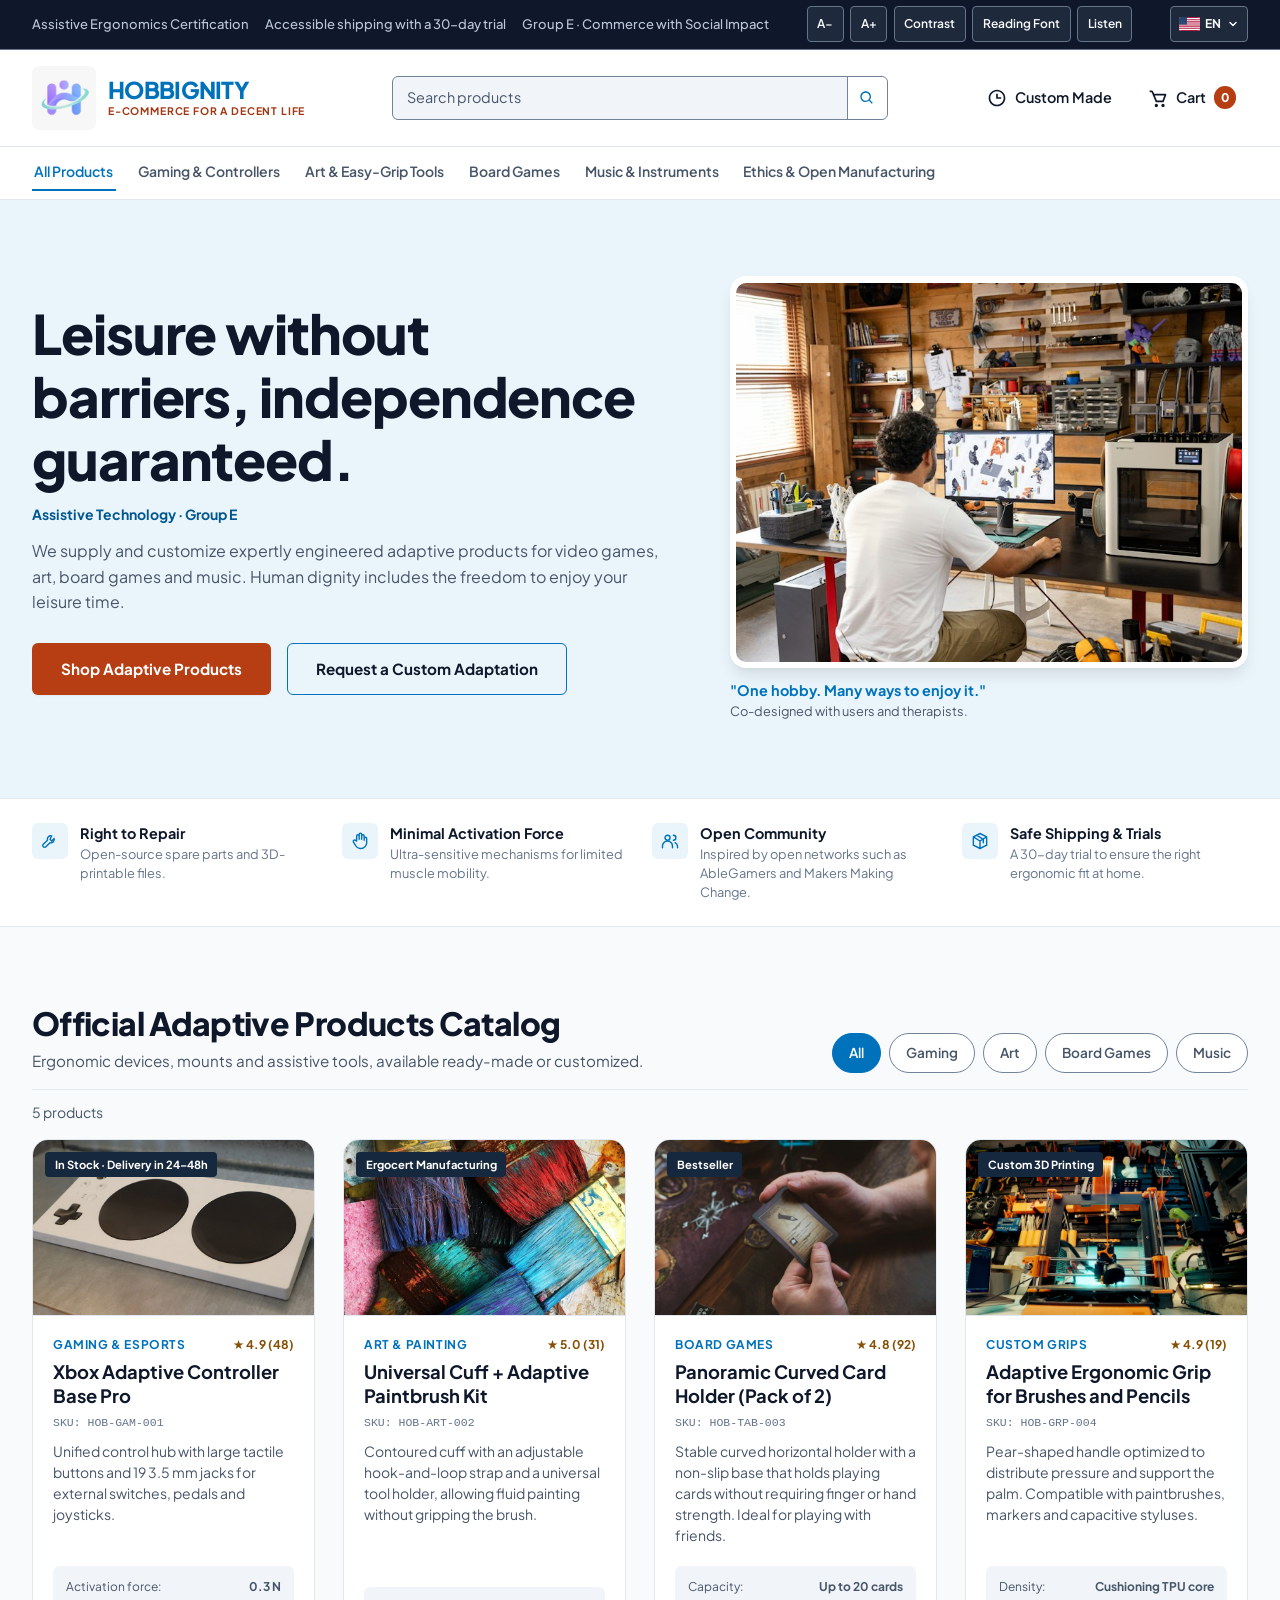
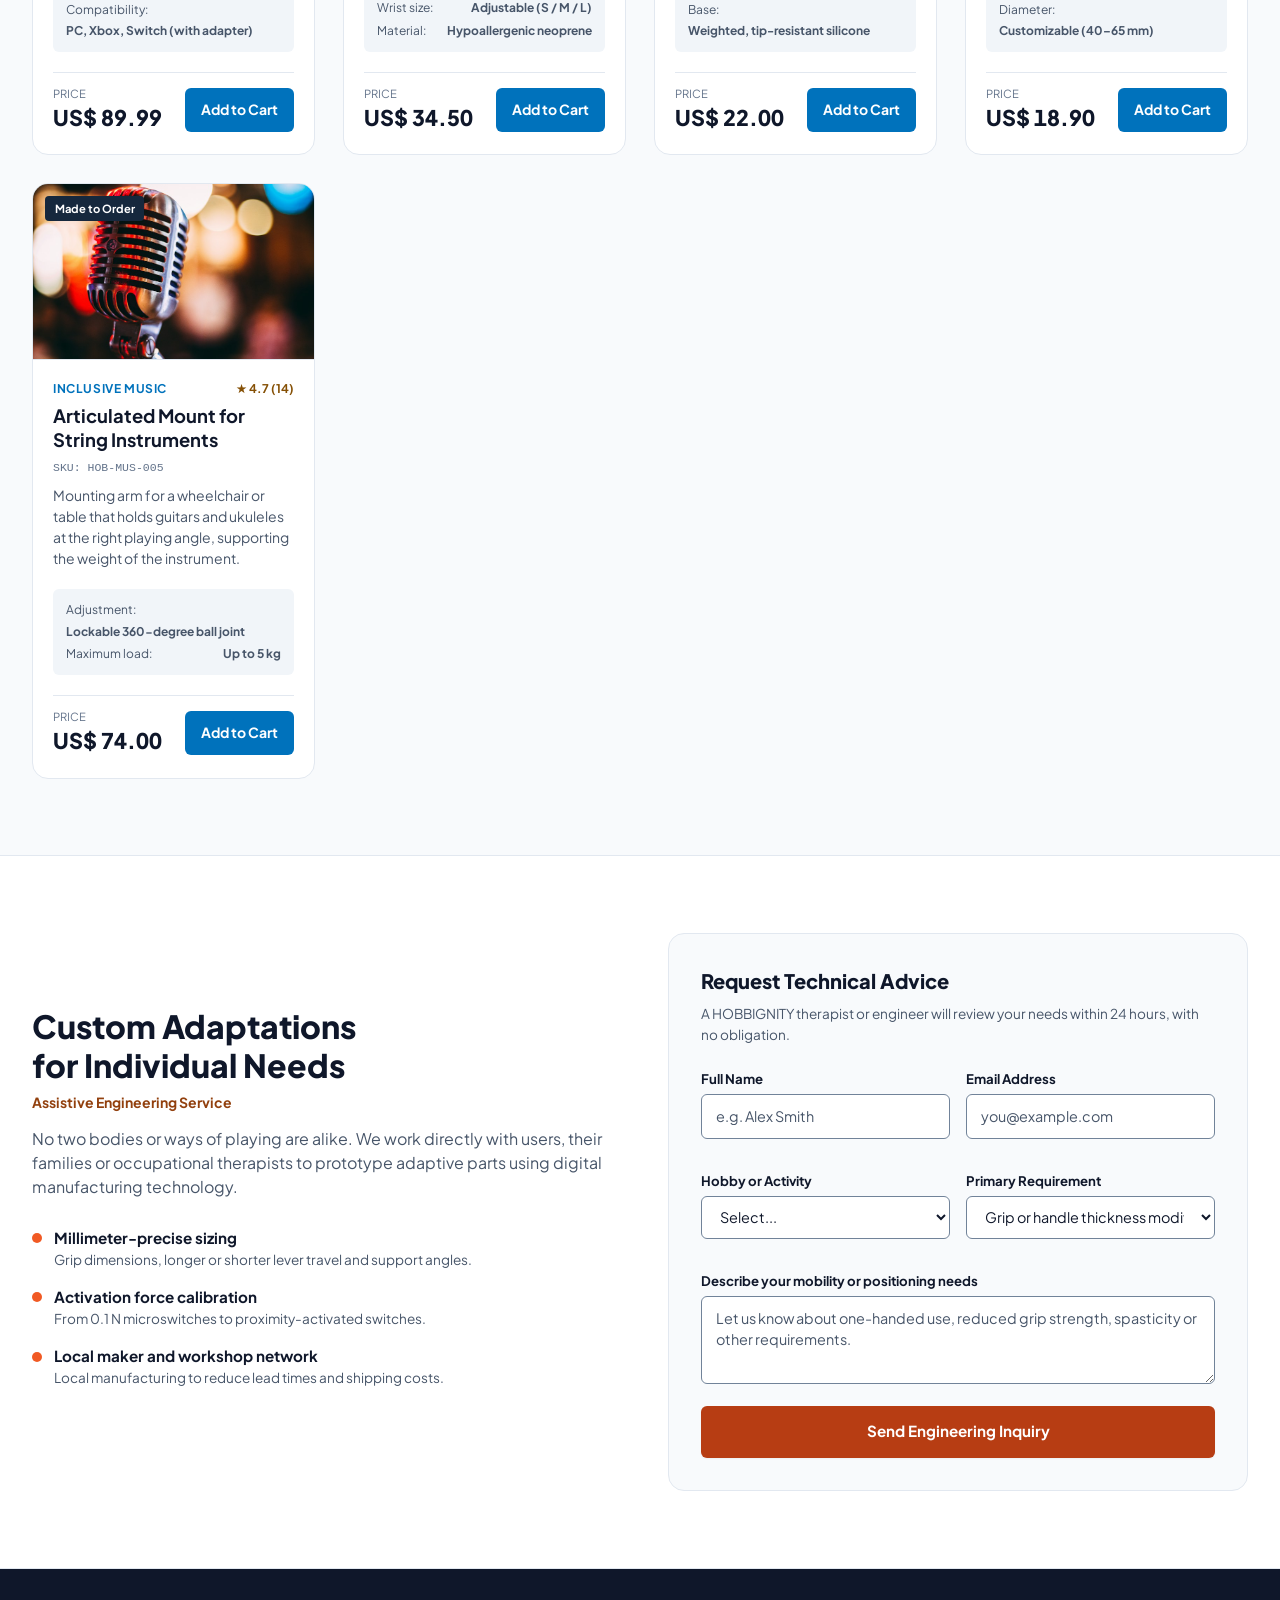
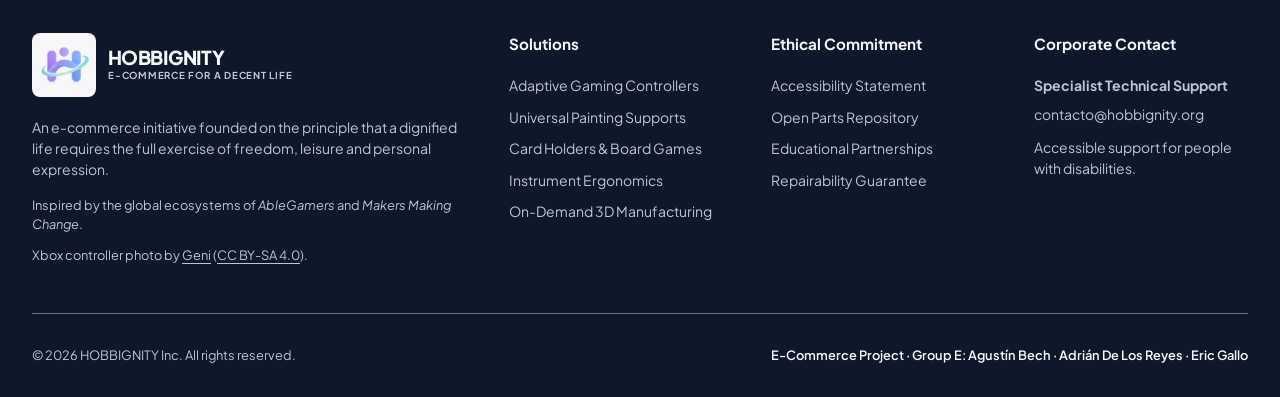
==== commit c955c108: "to usd" ====
--- a/en/index.html
+++ b/en/index.html
@@ -79,10 +79,23 @@
         <button type="button" class="a11y-btn" id="a11y-dyslexia" aria-pressed="false" aria-label="Dyslexia-friendly reading mode">Reading Font</button>
         <button type="button" class="a11y-btn" id="a11y-speech" aria-pressed="false">Listen</button>
       </div>
-      <nav class="language-switcher" aria-label="Language">
-        <a href="../es/" lang="es" hreflang="es" data-language="es" >Español</a>
-        <a href="../en/" lang="en" hreflang="en" data-language="en" aria-current="page">English</a>
-      </nav>
+      <div class="language-switcher" hidden>
+        <img src="../assets/flags/en.svg" width="21" height="14" alt="" />
+        <span aria-hidden="true">EN</span>
+        <svg width="12" height="12" viewBox="0 0 12 12" aria-hidden="true">
+          <path d="m3 4.5 3 3 3-3" fill="none" stroke="currentColor" stroke-width="1.5" stroke-linecap="round" stroke-linejoin="round" />
+        </svg>
+        <select id="languageSelect" aria-label="Language">
+          <option value="../es/" lang="es">Español</option>
+          <option value="../en/" lang="en" selected>English</option>
+        </select>
+      </div>
+      <noscript>
+        <nav class="language-links" aria-label="Language">
+          <a class="a11y-btn" href="../es/" lang="es" hreflang="es">Español</a>
+          <a class="a11y-btn" href="../en/" lang="en" hreflang="en" aria-current="page">English</a>
+        </nav>
+      </noscript>
     </div>
   </div>
 
@@ -254,7 +267,7 @@
               <div class="product-price-row">
                 <div class="price-wrap">
                   <span class="price-label">Price</span>
-                  <span class="product-price">€89.99</span>
+                  <span class="product-price">US$ 89.99</span>
                 </div>
                 <button type="button" class="btn-add-cart" data-sku="HOB-GAM-001" data-price="89.99">
                   Add to Cart
@@ -285,7 +298,7 @@
               <div class="product-price-row">
                 <div class="price-wrap">
                   <span class="price-label">Price</span>
-                  <span class="product-price">€34.50</span>
+                  <span class="product-price">US$ 34.50</span>
                 </div>
                 <button type="button" class="btn-add-cart" data-sku="HOB-ART-002" data-price="34.50">
                   Add to Cart
@@ -316,7 +329,7 @@
               <div class="product-price-row">
                 <div class="price-wrap">
                   <span class="price-label">Price</span>
-                  <span class="product-price">€22.00</span>
+                  <span class="product-price">US$ 22.00</span>
                 </div>
                 <button type="button" class="btn-add-cart" data-sku="HOB-TAB-003" data-price="22.00">
                   Add to Cart
@@ -347,7 +360,7 @@
               <div class="product-price-row">
                 <div class="price-wrap">
                   <span class="price-label">Price</span>
-                  <span class="product-price">€18.90</span>
+                  <span class="product-price">US$ 18.90</span>
                 </div>
                 <button type="button" class="btn-add-cart" data-sku="HOB-GRP-004" data-price="18.90">
                   Add to Cart
@@ -378,7 +391,7 @@
               <div class="product-price-row">
                 <div class="price-wrap">
                   <span class="price-label">Price</span>
-                  <span class="product-price">€74.00</span>
+                  <span class="product-price">US$ 74.00</span>
                 </div>
                 <button type="button" class="btn-add-cart" data-sku="HOB-MUS-005" data-price="74.00">
                   Add to Cart
@@ -523,7 +536,7 @@
     <div class="cart-footer" id="cartFooter" hidden>
       <div class="cart-summary-line">
         <span>Subtotal:</span>
-        <span id="cartSubtotal">€0.00</span>
+        <span id="cartSubtotal">US$ 0.00</span>
       </div>
       <div class="cart-summary-line">
         <span>Accessible shipping:</span>
@@ -531,7 +544,7 @@
       </div>
       <div class="cart-total-line">
         <span>Total:</span>
-        <span id="cartTotal">€0.00</span>
+        <span id="cartTotal">US$ 0.00</span>
       </div>
 
       <button type="button" class="btn-checkout">
@@ -551,7 +564,7 @@
 
       <div class="checkout-summary">
         <p><strong>Order reference:</strong> <span id="checkoutOrderRef">#HBN-78942</span></p>
-        <p><strong>Order total:</strong> <span id="checkoutTotalAmount">€0.00</span></p>
+        <p><strong>Order total:</strong> <span id="checkoutTotalAmount">US$ 0.00</span></p>
         <p><strong>Estimated delivery:</strong> 24 to 48 business hours</p>
       </div>
 
--- a/styles.css
+++ b/styles.css
@@ -202,31 +202,45 @@
   gap: 0.4rem;
 }
 .language-switcher {
-  display: flex;
+  position: relative;
+  display: inline-flex;
   align-items: center;
   gap: 0.35rem;
-}
-.language-switcher a {
-  display: inline-flex;
-  align-items: center;
   min-height: max(36px, 2.25rem);
-  padding: 0.25rem 0.6rem;
-  border: 1px solid transparent;
+  padding: 0.25rem 0.5rem;
+  border: 1px solid var(--inverse-border);
   border-radius: 4px;
-  color: var(--inverse-muted);
-  text-decoration: none;
+  background: var(--inverse-surface);
+  color: var(--inverse-text);
   font-size: 0.75rem;
-}
-.language-switcher a:hover {
-  color: var(--inverse-text);
-  text-decoration: underline;
-  text-underline-offset: 0.2em;
-}
-.language-switcher a[aria-current="page"] {
-  border-color: var(--inverse-border);
-  color: var(--inverse-text);
-  font-weight: 700;
-}
+  font-weight: 700;
+}
+.language-switcher:hover {
+  background: var(--inverse-hover);
+}
+.language-switcher:focus-within {
+  outline: var(--focus-ring);
+  outline-color: var(--inverse-text);
+  outline-offset: 3px;
+}
+.language-switcher img {
+  border-radius: 2px;
+  object-fit: cover;
+}
+.language-switcher select {
+  position: absolute;
+  inset: 0;
+  width: 100%;
+  height: 100%;
+  opacity: 0;
+  cursor: pointer;
+  background: var(--inverse-surface);
+}
+.language-links {
+  display: flex;
+  gap: 0.35rem;
+}
+.language-links a { text-decoration: none; }
 .a11y-btn {
   background: var(--inverse-surface);
   color: var(--inverse-text);
